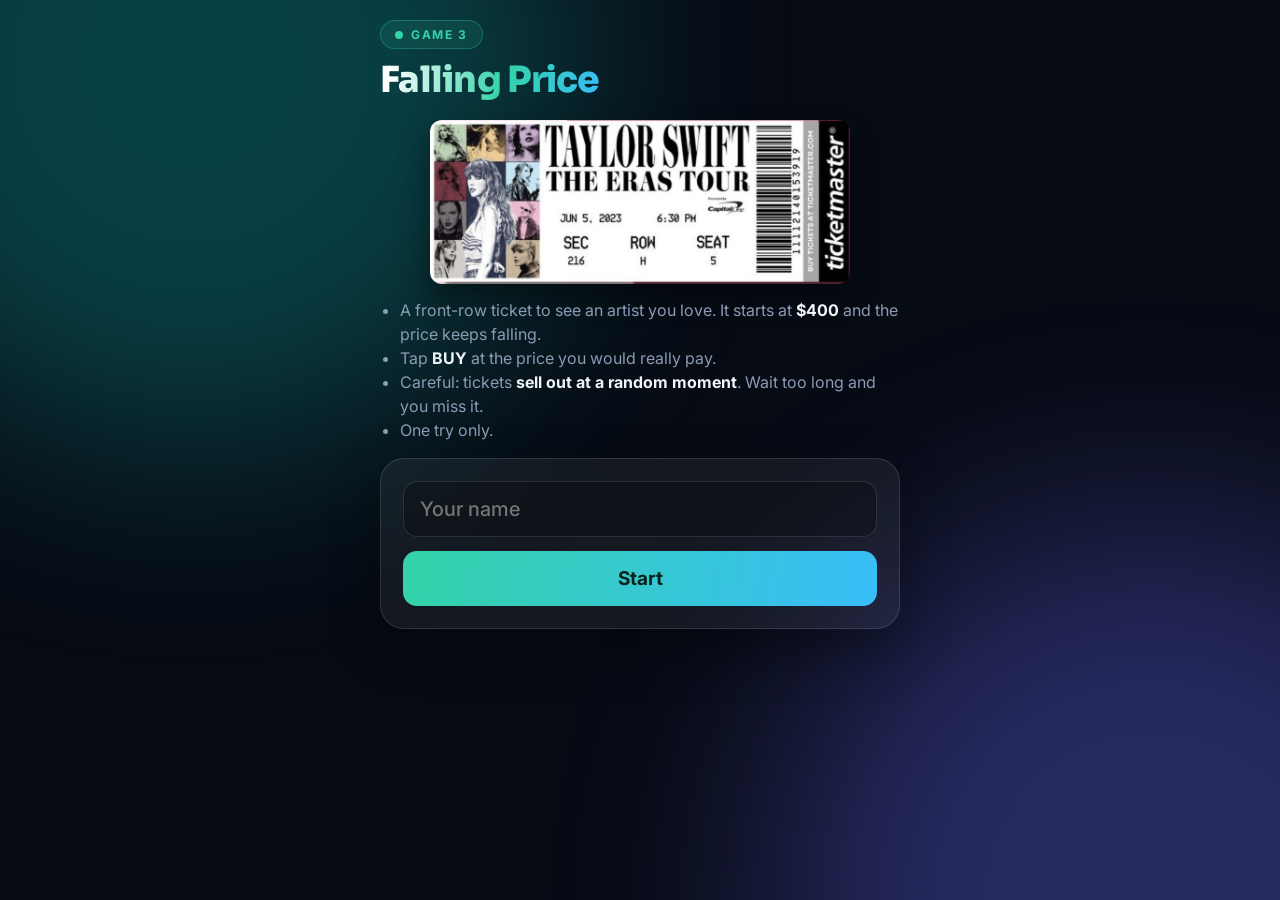
==== auction.html @ d8d82c3c "Placeholder layout fix" ====
<!DOCTYPE html>
<html lang="en"><head><meta charset="utf-8">
<meta name="viewport" content="width=device-width, initial-scale=1, viewport-fit=cover">
<title>Falling Price - Game 3</title>
<link rel="preconnect" href="https://fonts.googleapis.com"><link rel="preconnect" href="https://fonts.gstatic.com" crossorigin>
<link href="https://fonts.googleapis.com/css2?family=Sora:wght@500;700;800&family=Inter:wght@400;500;600;700;800&display=swap" rel="stylesheet">
<link rel="stylesheet" href="shared.css?v=6">
<style>
.pnum{font:800 92px/1 Sora,Inter,sans-serif;letter-spacing:-.03em;font-variant-numeric:tabular-nums;margin:10px 0}
.pnum.cd{color:var(--gold)}
#buy{width:100%;font:900 40px Sora,Inter,sans-serif;padding:26px;border-radius:24px;border:0;color:#04241c;background:linear-gradient(100deg,var(--teal),var(--cyan));box-shadow:0 14px 40px rgba(52,211,168,.35);cursor:pointer}
#buy:active{transform:scale(.97)}
.rules{text-align:left;color:var(--mut);font-size:16px;line-height:1.5;margin:0 0 16px;padding-left:20px}.rules b{color:var(--ink)}
.tix{width:100%;max-width:420px;border-radius:12px;box-shadow:0 14px 30px rgba(0,0,0,.45);display:block;margin:0 auto}
.opt{display:block;width:100%;font:700 18px Inter,sans-serif;color:var(--ink);background:rgba(255,255,255,.07);border:2px solid var(--line);border-radius:14px;padding:14px;margin-bottom:9px;cursor:pointer}
</style></head><body><div id="wrap"></div>
<script src="shared.js?v=6"></script>
<script>
if(location.hash==='#board')location.replace('dashboard.html'+SEARCH);
var AUC=ROOM+'__auction',KEY='pir_au3_'+ROOM;
var P0=400,P1=40,DUR=30000,CD=3000,TIX='<img class="tix" src="ts.jpg" alt="">';
var wrap=$('wrap'),st=once(KEY);
function money(p){return '$'+Math.round(p)}
function priceAt(ms){var e=ms-CD;if(e<0)return P0;return Math.max(P1,Math.round(P0-(P0-P1)*e/DUR))}
function save(){localStorage.setItem(KEY,JSON.stringify(st))}
function check(){
  if(!st||!st.pid){intro();return}
  api(AUC+'/'+st.pid).then(function(d){if(!d){localStorage.removeItem(KEY);st=null;intro();return}
    if(!st.res){st.res=d.p?{p:d.p}:{missed:true};save();if(!d.p&&!d.missed)api(AUC+'/'+st.pid,'PATCH',{missed:true,done:true,q:1})}
    result()}).catch(intro);
}
function intro(){
  wrap.innerHTML='<span class="kicker"><i></i>Game 3</span><br><h1 class="logo">Falling Price</h1><div style="margin:4px 0 14px">'+TIX+'</div>'+
   '<ul class="rules"><li>A front-row ticket to see an artist you love. It starts at <b>$400</b> and the price keeps falling.</li><li>Tap <b>BUY</b> at the price you would really pay.</li><li>Careful: tickets <b>sell out at a random moment</b>. Wait too long and you miss it.</li><li>One try only.</li></ul>'+
   '<div class="card"><input id="nm" placeholder="Your name" maxlength="20" autocomplete="off"><button class="main" id="go">Start</button></div>';
  $('go').onclick=function(){var v=$('nm').value.trim()||'Player';this.disabled=true;
    st={pid:pid(),name:v,cut:Math.round(75+Math.random()*150)};
    api(AUC+'/'+st.pid,'PUT',rec({name:v,cut:st.cut})).then(function(){save();run()}).catch(function(){$('go').disabled=false})};
}
function run(){
  wrap.innerHTML='<div class="center"><span class="kicker"><i></i>Game 3 · Falling Price</span><div style="margin-top:14px">'+TIX+'</div>'+
   '<div class="sub" style="margin:8px 0 0">Front-row concert ticket</div><div class="pnum" id="pn">'+money(P0)+'</div><div style="margin-top:10px"><button id="buy" disabled style="opacity:.4">BUY</button></div></div>';
  var t0=Date.now(),done=false;
  function finish(o){if(done)return;done=true;clearInterval(tm);st.res=o;save();
    api(AUC+'/'+st.pid,'PATCH',o.p?{p:o.p,done:true,q:1}:{missed:true,done:true,q:1}).catch(function(){});result()}
  $('buy').onclick=function(){var el=Date.now()-t0;if(el>=CD)finish({p:priceAt(el)})};
  var tm=setInterval(function(){var el=Date.now()-t0,pn=$('pn');
    if(el<CD){pn.textContent=Math.ceil((CD-el)/1000);pn.className='pnum cd';return}
    var b=$('buy');if(b.disabled){b.disabled=false;b.style.opacity=1}
    var p=priceAt(el);pn.textContent=money(p);pn.className='pnum';if(p<=st.cut)finish({missed:true})},50);
}
function result(){
  var r=st.res;
  wrap.innerHTML='<div class="card center fade" style="margin-top:24px">'+TIX+
   (r.p?'<h1 class="logo" style="margin-top:14px">You bought it!</h1><div class="pnum" style="font-size:64px">'+money(r.p)+'</div><p class="sub">That is what the ticket is worth to you.</p>'
       :'<h1 class="logo" style="margin-top:14px">Sold out!</h1><p class="sub">The tickets sold out at '+money(st.cut)+' before you tapped BUY. Waiting has a cost.</p>')+'</div><div id="cgq"></div>';
  cgAsk();
}
function cgAsk(){
  if(st.cg){$('cgq').innerHTML='<p class="hint">Thanks for playing. Look at the big screen.</p>';return}
  $('cgq').innerHTML='<div class="card fade" style="margin-top:16px"><div style="font:700 18px Sora,sans-serif">One last question</div><img src="q8.png" alt="" style="display:block;margin:8px auto;max-height:150px">'+
   '<p class="sub" style="margin:4px 0 12px">Canada Goose cuts its $1,995 parka to <b style="color:#fbbf24">half price</b>, for good. Would you want it...</p>'+
   [['more','More'],['same','The same'],['less','Less']].map(function(o){return '<button class="opt" data-v="'+o[0]+'">'+o[1]+'</button>'}).join('')+'</div>';
  var bs=$('cgq').querySelectorAll('button');
  for(var i=0;i<bs.length;i++)bs[i].onclick=function(){st.cg=this.getAttribute('data-v');save();api(AUC+'/'+st.pid,'PATCH',{cg:st.cg}).catch(function(){});cgAsk()};
}
check();
</script></body></html>
---- shared.css ----
:root{--teal:#34d3a8;--cyan:#38bdf8;--gold:#fbbf24;--red:#fb7185;--ink:#f1f5f9;--mut:#8b9bb4;--glass:rgba(255,255,255,.06);--line:rgba(255,255,255,.12)}
*{box-sizing:border-box;-webkit-tap-highlight-color:transparent}
html,body{margin:0;min-height:100%;background:#070b14;color:var(--ink);font-family:Inter,-apple-system,BlinkMacSystemFont,"Segoe UI",Helvetica,Arial,sans-serif}
body::before,body::after{content:"";position:fixed;z-index:0;width:60vmax;height:60vmax;border-radius:50%;filter:blur(110px);opacity:.35;animation:drift 22s ease-in-out infinite alternate;pointer-events:none}
body::before{background:#0ea5a0;top:-25vmax;left:-15vmax}
body::after{background:#6366f1;bottom:-30vmax;right:-20vmax;animation-delay:-9s}
@keyframes drift{to{transform:translate(8vmax,6vmax) scale(1.15)}}
#wrap{position:relative;z-index:1;max-width:560px;margin:0 auto;padding:20px 20px 40px}
#wrap.wide{max-width:1180px;padding:20px 28px 40px}
h1.logo{font-family:Sora,Inter,sans-serif;font-weight:800;letter-spacing:-.02em;line-height:1.3;margin:8px 0 6px;padding-bottom:.18em;font-size:36px;display:inline-block;background:linear-gradient(100deg,#fff 5%,var(--teal) 55%,var(--cyan));-webkit-background-clip:text;background-clip:text;color:transparent}
.wide h1.logo{font-size:58px}
.kicker{display:inline-flex;align-items:center;gap:8px;font-size:12px;font-weight:700;letter-spacing:.14em;text-transform:uppercase;color:var(--teal);background:rgba(52,211,168,.1);border:1px solid rgba(52,211,168,.3);padding:6px 14px;border-radius:99px}
.kicker i{width:8px;height:8px;border-radius:50%;background:var(--teal);animation:pulse 1.6s infinite}
@keyframes pulse{0%{box-shadow:0 0 0 0 rgba(52,211,168,.7)}70%{box-shadow:0 0 0 10px rgba(52,211,168,0)}100%{box-shadow:0 0 0 0 rgba(52,211,168,0)}}
.sub{color:var(--mut);font-size:17px;line-height:1.45;margin:0 0 18px}
.wide .sub{font-size:21px}
.card{background:var(--glass);border:1px solid var(--line);backdrop-filter:blur(14px);-webkit-backdrop-filter:blur(14px);border-radius:24px;padding:22px;box-shadow:0 20px 50px rgba(0,0,0,.35)}
input{width:100%;font:500 20px Inter,sans-serif;color:var(--ink);padding:15px 16px;border:1.5px solid var(--line);border-radius:14px;margin-bottom:14px;outline:none;background:rgba(0,0,0,.25)}
input:focus{border-color:var(--teal)}
button.main{width:100%;font:700 19px Inter,sans-serif;color:#04241c;background:linear-gradient(100deg,var(--teal),var(--cyan));border:0;border-radius:14px;padding:16px;cursor:pointer}
button.main:active{transform:scale(.98)}
button.ghost{font:600 15px Inter,sans-serif;padding:10px 18px;border-radius:12px;border:1px solid var(--line);background:var(--glass);color:var(--ink);cursor:pointer}
button.ghost:hover{background:rgba(255,255,255,.14)}
button.big{font:800 20px Sora,Inter,sans-serif;padding:16px 30px;border-radius:16px;border:0;cursor:pointer;color:#04241c;background:linear-gradient(100deg,var(--teal),var(--cyan));box-shadow:0 10px 30px rgba(52,211,168,.25)}
.center{text-align:center}
.hint{margin-top:16px;text-align:center;color:var(--mut);font-size:15px}
.steps{display:flex;gap:8px;justify-content:center;margin-bottom:18px;flex-wrap:wrap}
.steps button{font:600 14px Inter,sans-serif;color:var(--mut);background:var(--glass);border:1px solid var(--line);padding:9px 16px;border-radius:99px;cursor:pointer}
.steps button b{display:inline-grid;place-items:center;width:20px;height:20px;border-radius:50%;background:rgba(255,255,255,.1);margin-right:6px;font-size:12px}
.steps button.on{background:linear-gradient(100deg,var(--teal),var(--cyan));color:#04241c;border-color:transparent}
.steps button.on b{background:rgba(0,0,0,.15)}
.tools{margin-top:26px;display:flex;gap:10px;align-items:center;opacity:.5}.tools:hover{opacity:1}
.tools button{font:inherit;font-size:13px;padding:7px 14px;border-radius:10px;border:1px solid var(--line);background:var(--glass);color:var(--ink);cursor:pointer}
.pill{background:var(--glass);border:1px solid var(--line);border-radius:16px;padding:10px 18px;font-size:13px;color:var(--mut);text-transform:uppercase;letter-spacing:.1em;display:inline-block}
.pill b{display:block;font:800 32px Sora,Inter,sans-serif;color:var(--ink);letter-spacing:0}
@keyframes in{from{opacity:0;transform:translateY(12px) scale(.98)}}
.fade{animation:in .45s both}
.ph{display:flex;flex-direction:column;align-items:center;justify-content:center;text-align:center;border:2px dashed rgba(255,255,255,.25);border-radius:18px;background:rgba(255,255,255,.04);color:var(--mut);font:700 18px Sora,Inter,sans-serif;padding:14px;line-height:1.3;margin:0 auto}
.ph small{display:block;font:500 12px Inter,sans-serif;color:var(--mut);opacity:.7;margin-top:6px;letter-spacing:.08em;text-transform:uppercase}
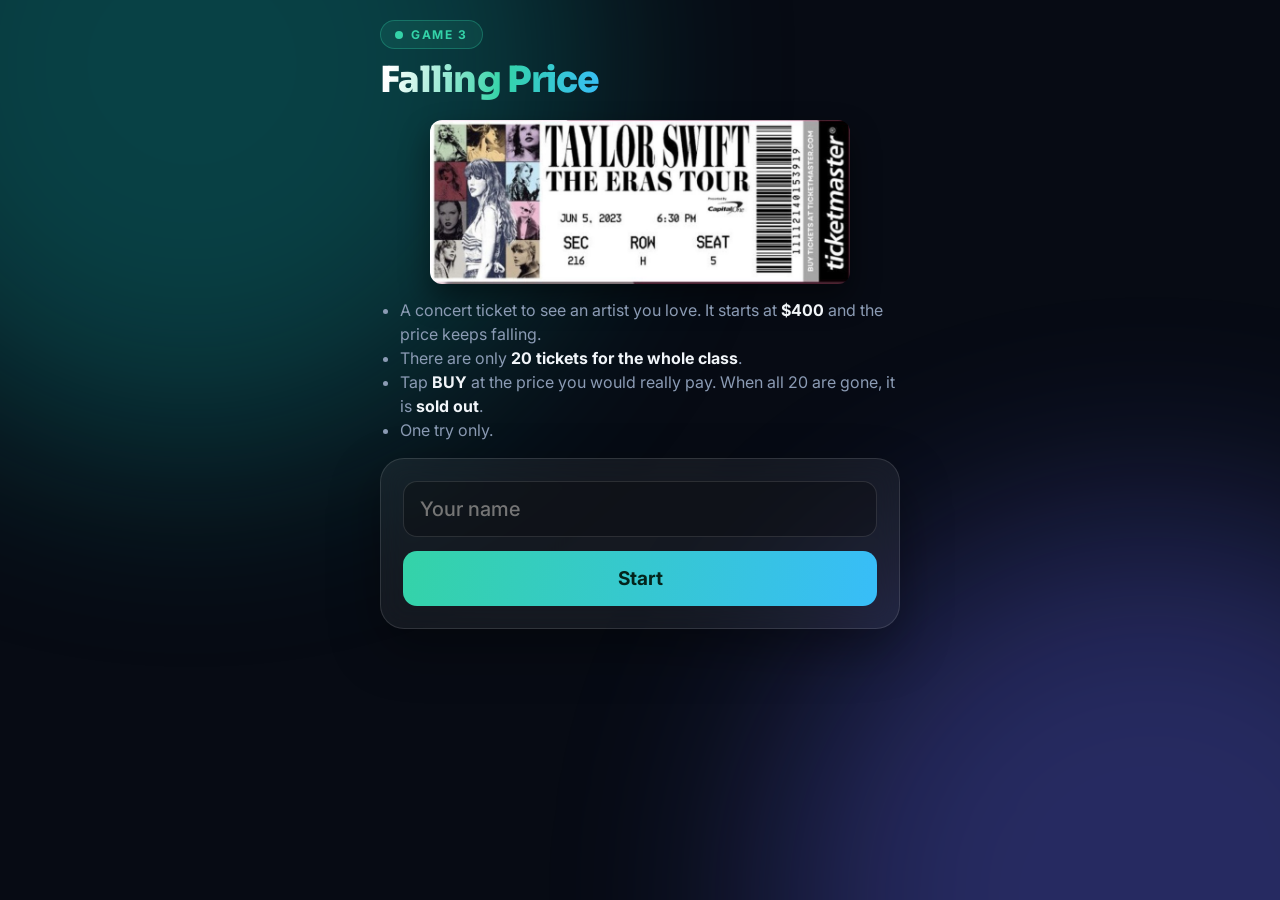
==== commit 7c50e63a: "Game 3: 20 shared tickets for the whole class" ====
--- a/auction.html
+++ b/auction.html
@@ -1,7 +1,7 @@
 <!DOCTYPE html>
 <html lang="en"><head><meta charset="utf-8">
 <meta name="viewport" content="width=device-width, initial-scale=1, viewport-fit=cover">
-<title>Falling Price - Game 3</title>
+<title>Falling Price - Game 3</title><link rel="icon" href="data:image/svg+xml,%3Csvg xmlns=%22http://www.w3.org/2000/svg%22 viewBox=%220 0 64 64%22%3E%3Crect width=%2264%22 height=%2264%22 rx=%2214%22 fill=%22%23c8f560%22/%3E%3Ctext x=%2232%22 y=%2246%22 font-family=%22Arial,sans-serif%22 font-weight=%22700%22 font-size=%2240%22 text-anchor=%22middle%22 fill=%22%230b0b0c%22%3E$%3C/text%3E%3C/svg%3E">
 <link rel="preconnect" href="https://fonts.googleapis.com"><link rel="preconnect" href="https://fonts.gstatic.com" crossorigin>
 <link href="https://fonts.googleapis.com/css2?family=Sora:wght@500;700;800&family=Inter:wght@400;500;600;700;800&display=swap" rel="stylesheet">
 <link rel="stylesheet" href="shared.css?v=6">
@@ -13,47 +13,65 @@
 .rules{text-align:left;color:var(--mut);font-size:16px;line-height:1.5;margin:0 0 16px;padding-left:20px}.rules b{color:var(--ink)}
 .tix{width:100%;max-width:420px;border-radius:12px;box-shadow:0 14px 30px rgba(0,0,0,.45);display:block;margin:0 auto}
 .opt{display:block;width:100%;font:700 18px Inter,sans-serif;color:var(--ink);background:rgba(255,255,255,.07);border:2px solid var(--line);border-radius:14px;padding:14px;margin-bottom:9px;cursor:pointer}
+.left{display:inline-flex;align-items:center;gap:8px;margin-top:12px;font:800 20px Sora,Inter,sans-serif;color:var(--ink);background:rgba(251,191,36,.12);border:1px solid rgba(251,191,36,.45);padding:8px 16px;border-radius:99px}
+.left.low{color:#fecdd3;background:rgba(251,113,133,.15);border-color:rgba(251,113,133,.5);animation:shake .5s infinite}
+@keyframes shake{50%{transform:scale(1.05)}}
 </style></head><body><div id="wrap"></div>
 <script src="shared.js?v=6"></script>
 <script>
 if(location.hash==='#board')location.replace('dashboard.html'+SEARCH);
 var AUC=ROOM+'__auction',KEY='pir_au3_'+ROOM;
-var P0=400,P1=40,DUR=30000,CD=3000,TIX='<img class="tix" src="ts.jpg" alt="">';
+var P0=400,P1=40,DUR=30000,CD=3000,HOLD=5000,STOCK=20,TIX='<img class="tix" src="ts.jpg" alt="">';
 var wrap=$('wrap'),st=once(KEY);
 function money(p){return '$'+Math.round(p)}
 function priceAt(ms){var e=ms-CD;if(e<0)return P0;return Math.max(P1,Math.round(P0-(P0-P1)*e/DUR))}
 function save(){localStorage.setItem(KEY,JSON.stringify(st))}
+function buyers(d){var a=[];for(var k in (d||{})){var x=d[k];if(x&&x.p){x._k=k;a.push(x)}}a.sort(function(x,y){return ((x.bt||x.ts||0)-(y.bt||y.ts||0))||(x._k<y._k?-1:1)});return a}
 function check(){
   if(!st||!st.pid){intro();return}
   api(AUC+'/'+st.pid).then(function(d){if(!d){localStorage.removeItem(KEY);st=null;intro();return}
-    if(!st.res){st.res=d.p?{p:d.p}:{missed:true};save();if(!d.p&&!d.missed)api(AUC+'/'+st.pid,'PATCH',{missed:true,done:true,q:1})}
+    if(!st.res){st.res=d.p?{p:d.p}:{missed:true,why:'left'};save();if(!d.p&&!d.missed)api(AUC+'/'+st.pid,'PATCH',{missed:true,done:true,q:1})}
     result()}).catch(intro);
 }
 function intro(){
   wrap.innerHTML='<span class="kicker"><i></i>Game 3</span><br><h1 class="logo">Falling Price</h1><div style="margin:4px 0 14px">'+TIX+'</div>'+
-   '<ul class="rules"><li>A front-row ticket to see an artist you love. It starts at <b>$400</b> and the price keeps falling.</li><li>Tap <b>BUY</b> at the price you would really pay.</li><li>Careful: tickets <b>sell out at a random moment</b>. Wait too long and you miss it.</li><li>One try only.</li></ul>'+
+   '<ul class="rules"><li>A concert ticket to see an artist you love. It starts at <b>$400</b> and the price keeps falling.</li><li>There are only <b>'+STOCK+' tickets for the whole class</b>.</li><li>Tap <b>BUY</b> at the price you would really pay. When all '+STOCK+' are gone, it is <b>sold out</b>.</li><li>One try only.</li></ul>'+
    '<div class="card"><input id="nm" placeholder="Your name" maxlength="20" autocomplete="off"><button class="main" id="go">Start</button></div>';
   $('go').onclick=function(){var v=$('nm').value.trim()||'Player';this.disabled=true;
-    st={pid:pid(),name:v,cut:Math.round(75+Math.random()*150)};
-    api(AUC+'/'+st.pid,'PUT',rec({name:v,cut:st.cut})).then(function(){save();run()}).catch(function(){$('go').disabled=false})};
+    st={pid:pid(),name:v};
+    api(AUC+'/'+st.pid,'PUT',rec({name:v})).then(function(){save();run()}).catch(function(){$('go').disabled=false})};
 }
 function run(){
   wrap.innerHTML='<div class="center"><span class="kicker"><i></i>Game 3 · Falling Price</span><div style="margin-top:14px">'+TIX+'</div>'+
-   '<div class="sub" style="margin:8px 0 0">Front-row concert ticket</div><div class="pnum" id="pn">'+money(P0)+'</div><div style="margin-top:10px"><button id="buy" disabled style="opacity:.4">BUY</button></div></div>';
-  var t0=Date.now(),done=false;
-  function finish(o){if(done)return;done=true;clearInterval(tm);st.res=o;save();
-    api(AUC+'/'+st.pid,'PATCH',o.p?{p:o.p,done:true,q:1}:{missed:true,done:true,q:1}).catch(function(){});result()}
-  $('buy').onclick=function(){var el=Date.now()-t0;if(el>=CD)finish({p:priceAt(el)})};
+   '<div id="lf" class="left">🎟️ '+STOCK+' of '+STOCK+' tickets left</div>'+
+   '<div class="pnum" id="pn">'+money(P0)+'</div><div style="margin-top:10px"><button id="buy" disabled style="opacity:.4">BUY</button></div></div>';
+  var t0=Date.now(),done=false,shown=P0,floorAt=0;
+  function stop(){done=true;clearInterval(tm);clearInterval(pl)}
+  function miss(why){if(done)return;stop();st.res={missed:true,why:why};save();
+    api(AUC+'/'+st.pid,'PATCH',{missed:true,done:true,q:1}).catch(function(){});result()}
+  function buy(){if(done)return;stop();var price=shown;
+    var b=$('buy');b.disabled=true;b.textContent='...';
+    api(AUC+'/'+st.pid,'PATCH',{p:price,done:true,q:1,bt:{'.sv':'timestamp'}}).then(function(){return api(AUC)}).then(function(d){
+      var a=buyers(d),rank=0;for(var i=0;i<a.length;i++)if(a[i]._k===st.pid){rank=i+1;break}
+      if(rank&&rank<=STOCK){st.res={p:price,n:rank};save();result()}
+      else{st.res={missed:true,why:'sold'};save();api(AUC+'/'+st.pid,'PATCH',{p:null,missed:true,late:price}).catch(function(){});result()}
+    }).catch(function(){st.res={p:price};save();result()})}
+  $('buy').onclick=function(){if(Date.now()-t0>=CD)buy()};
+  function poll(){api(AUC).then(function(d){if(done)return;var n=buyers(d).length,left=Math.max(0,STOCK-n),lf=$('lf');
+    if(lf){lf.textContent='🎟️ '+left+' of '+STOCK+' tickets left';lf.className='left'+(left<=5?' low':'')}
+    if(left<=0)miss('sold')}).catch(function(){})}
+  poll();var pl=setInterval(poll,700);
   var tm=setInterval(function(){var el=Date.now()-t0,pn=$('pn');
     if(el<CD){pn.textContent=Math.ceil((CD-el)/1000);pn.className='pnum cd';return}
-    var b=$('buy');if(b.disabled){b.disabled=false;b.style.opacity=1}
-    var p=priceAt(el);pn.textContent=money(p);pn.className='pnum';if(p<=st.cut)finish({missed:true})},50);
+    var b=$('buy');if(b.disabled&&!done){b.disabled=false;b.style.opacity=1}
+    var p=priceAt(el);shown=p;pn.textContent=money(p);pn.className='pnum';
+    if(p<=P1){if(!floorAt)floorAt=el;if(el-floorAt>=HOLD)miss('ended')}},50);
 }
 function result(){
-  var r=st.res;
+  var r=st.res,msg=r.why==='ended'?'The price hit $'+P1+' and the sale ended before you tapped BUY.':r.why==='sold'?'All '+STOCK+' tickets were gone before you tapped BUY. Waiting has a cost.':'You did not get a ticket this time.';
   wrap.innerHTML='<div class="card center fade" style="margin-top:24px">'+TIX+
-   (r.p?'<h1 class="logo" style="margin-top:14px">You bought it!</h1><div class="pnum" style="font-size:64px">'+money(r.p)+'</div><p class="sub">That is what the ticket is worth to you.</p>'
-       :'<h1 class="logo" style="margin-top:14px">Sold out!</h1><p class="sub">The tickets sold out at '+money(st.cut)+' before you tapped BUY. Waiting has a cost.</p>')+'</div><div id="cgq"></div>';
+   (r.p?'<h1 class="logo" style="margin-top:14px">You bought it!</h1><div class="pnum" style="font-size:64px">'+money(r.p)+'</div><p class="sub">'+(r.n?'Ticket '+r.n+' of '+STOCK+'. ':'')+'That is what the ticket is worth to you.</p>'
+       :'<h1 class="logo" style="margin-top:14px">'+(r.why==='ended'?'Sale ended':'Sold out!')+'</h1><p class="sub">'+msg+'</p>')+'</div><div id="cgq"></div>';
   cgAsk();
 }
 function cgAsk(){
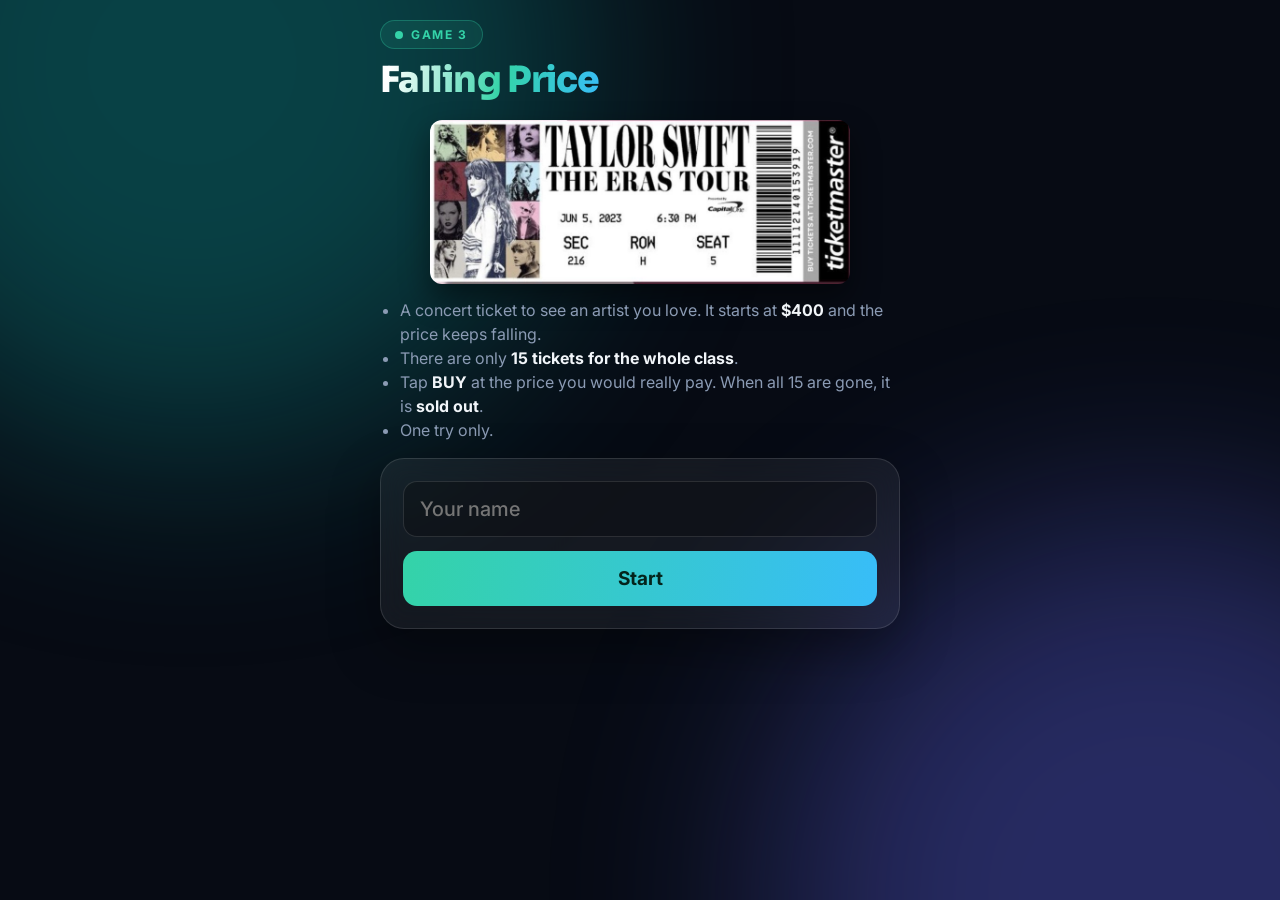
==== commit 44277b49: "Game 3: 15 tickets" ====
--- a/auction.html
+++ b/auction.html
@@ -13,15 +13,18 @@
 .rules{text-align:left;color:var(--mut);font-size:16px;line-height:1.5;margin:0 0 16px;padding-left:20px}.rules b{color:var(--ink)}
 .tix{width:100%;max-width:420px;border-radius:12px;box-shadow:0 14px 30px rgba(0,0,0,.45);display:block;margin:0 auto}
 .opt{display:block;width:100%;font:700 18px Inter,sans-serif;color:var(--ink);background:rgba(255,255,255,.07);border:2px solid var(--line);border-radius:14px;padding:14px;margin-bottom:9px;cursor:pointer}
-.left{display:inline-flex;align-items:center;gap:8px;margin-top:12px;font:800 20px Sora,Inter,sans-serif;color:var(--ink);background:rgba(251,191,36,.12);border:1px solid rgba(251,191,36,.45);padding:8px 16px;border-radius:99px}
-.left.low{color:#fecdd3;background:rgba(251,113,133,.15);border-color:rgba(251,113,133,.5);animation:shake .5s infinite}
+.left{display:none;align-items:center;gap:8px;margin-top:12px;font:800 20px Sora,Inter,sans-serif;color:var(--ink);background:rgba(251,191,36,.12);border:1px solid rgba(251,191,36,.45);padding:8px 16px;border-radius:99px}
+.left.show{display:inline-flex;animation:pop .45s cubic-bezier(.2,1.6,.4,1) both}
+@keyframes pop{from{transform:scale(.4);opacity:0}}
+.left.low{display:inline-flex;color:#fecdd3;background:rgba(251,113,133,.15);border-color:rgba(251,113,133,.5);animation:shake .5s infinite}
 @keyframes shake{50%{transform:scale(1.05)}}
+.left.show.low{animation:pop .45s cubic-bezier(.2,1.6,.4,1) both,shake .6s .45s infinite}
 </style></head><body><div id="wrap"></div>
 <script src="shared.js?v=6"></script>
 <script>
 if(location.hash==='#board')location.replace('dashboard.html'+SEARCH);
 var AUC=ROOM+'__auction',KEY='pir_au3_'+ROOM;
-var P0=400,P1=40,DUR=30000,CD=3000,HOLD=5000,STOCK=20,TIX='<img class="tix" src="ts.jpg" alt="">';
+var P0=400,P1=40,DUR=30000,CD=3000,HOLD=5000,STOCK=15,TIX='<img class="tix" src="ts.jpg" alt="">';
 var wrap=$('wrap'),st=once(KEY);
 function money(p){return '$'+Math.round(p)}
 function priceAt(ms){var e=ms-CD;if(e<0)return P0;return Math.max(P1,Math.round(P0-(P0-P1)*e/DUR))}
@@ -43,7 +46,7 @@
 }
 function run(){
   wrap.innerHTML='<div class="center"><span class="kicker"><i></i>Game 3 · Falling Price</span><div style="margin-top:14px">'+TIX+'</div>'+
-   '<div id="lf" class="left">🎟️ '+STOCK+' of '+STOCK+' tickets left</div>'+
+   '<div style="min-height:58px"><div id="lf" class="left"></div></div>'+
    '<div class="pnum" id="pn">'+money(P0)+'</div><div style="margin-top:10px"><button id="buy" disabled style="opacity:.4">BUY</button></div></div>';
   var t0=Date.now(),done=false,shown=P0,floorAt=0;
   function stop(){done=true;clearInterval(tm);clearInterval(pl)}
@@ -58,7 +61,7 @@
     }).catch(function(){st.res={p:price};save();result()})}
   $('buy').onclick=function(){if(Date.now()-t0>=CD)buy()};
   function poll(){api(AUC).then(function(d){if(done)return;var n=buyers(d).length,left=Math.max(0,STOCK-n),lf=$('lf');
-    if(lf){lf.textContent='🎟️ '+left+' of '+STOCK+' tickets left';lf.className='left'+(left<=5?' low':'')}
+    if(lf&&left<=5&&left>0){var tx='🔥 Only '+left+' ticket'+(left>1?'s':'')+' left!';if(lf.textContent!==tx){lf.textContent=tx;lf.className='left';void lf.offsetWidth;lf.className='left show low'}}
     if(left<=0)miss('sold')}).catch(function(){})}
   poll();var pl=setInterval(poll,700);
   var tm=setInterval(function(){var el=Date.now()-t0,pn=$('pn');
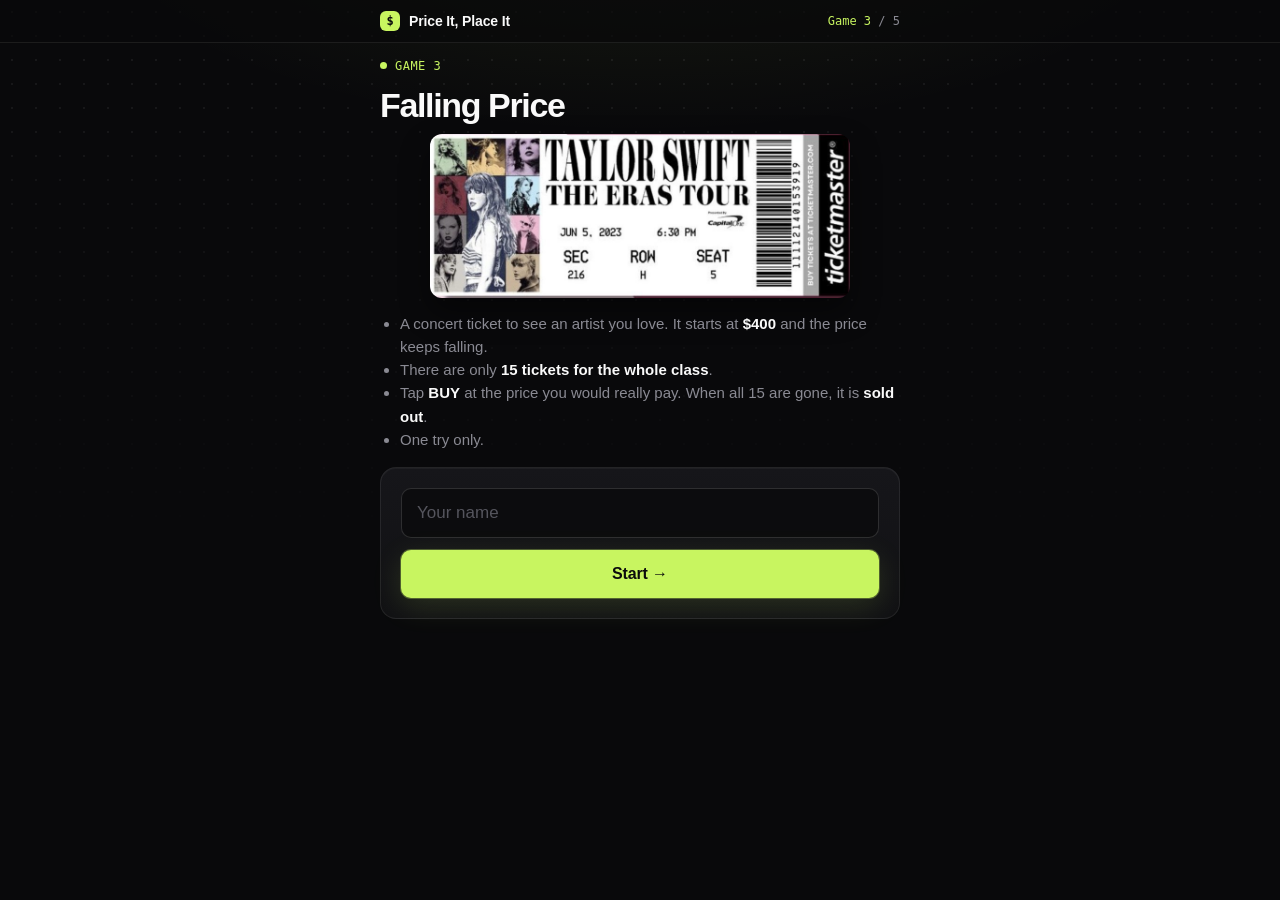
==== commit 5cb66f97: "Restyle the five game pages to match the dashboard" ====
--- a/auction.html
+++ b/auction.html
@@ -3,23 +3,25 @@
 <meta name="viewport" content="width=device-width, initial-scale=1, viewport-fit=cover">
 <title>Falling Price - Game 3</title><link rel="icon" href="data:image/svg+xml,%3Csvg xmlns=%22http://www.w3.org/2000/svg%22 viewBox=%220 0 64 64%22%3E%3Crect width=%2264%22 height=%2264%22 rx=%2214%22 fill=%22%23c8f560%22/%3E%3Ctext x=%2232%22 y=%2246%22 font-family=%22Arial,sans-serif%22 font-weight=%22700%22 font-size=%2240%22 text-anchor=%22middle%22 fill=%22%230b0b0c%22%3E$%3C/text%3E%3C/svg%3E">
 <link rel="preconnect" href="https://fonts.googleapis.com"><link rel="preconnect" href="https://fonts.gstatic.com" crossorigin>
-<link href="https://fonts.googleapis.com/css2?family=Sora:wght@500;700;800&family=Inter:wght@400;500;600;700;800&display=swap" rel="stylesheet">
-<link rel="stylesheet" href="shared.css?v=6">
+<link href="https://fonts.googleapis.com/css2?family=Geist:wght@400;500;600;700&family=Geist+Mono:wght@400;500;600&display=swap" rel="stylesheet">
+<link rel="stylesheet" href="shared.css?v=8">
 <style>
-.pnum{font:800 92px/1 Sora,Inter,sans-serif;letter-spacing:-.03em;font-variant-numeric:tabular-nums;margin:10px 0}
+.pnum{font:600 88px/1 var(--mono);letter-spacing:-.06em;font-variant-numeric:tabular-nums;margin:10px 0}
 .pnum.cd{color:var(--gold)}
-#buy{width:100%;font:900 40px Sora,Inter,sans-serif;padding:26px;border-radius:24px;border:0;color:#04241c;background:linear-gradient(100deg,var(--teal),var(--cyan));box-shadow:0 14px 40px rgba(52,211,168,.35);cursor:pointer}
+#buy{width:100%;font:700 30px var(--sans);letter-spacing:-.02em;padding:24px;border-radius:16px;border:0;color:#0b0b0c;background:var(--acc);box-shadow:0 0 0 1px rgba(200,245,96,.3),0 12px 40px rgba(200,245,96,.2);cursor:pointer}
 #buy:active{transform:scale(.97)}
-.rules{text-align:left;color:var(--mut);font-size:16px;line-height:1.5;margin:0 0 16px;padding-left:20px}.rules b{color:var(--ink)}
+.rules{text-align:left;color:var(--mut);font-size:15px;line-height:1.55;margin:0 0 16px;padding-left:20px}.rules b{color:var(--ink)}
 .tix{width:100%;max-width:420px;border-radius:12px;box-shadow:0 14px 30px rgba(0,0,0,.45);display:block;margin:0 auto}
-.opt{display:block;width:100%;font:700 18px Inter,sans-serif;color:var(--ink);background:rgba(255,255,255,.07);border:2px solid var(--line);border-radius:14px;padding:14px;margin-bottom:9px;cursor:pointer}
-.left{display:none;align-items:center;gap:8px;margin-top:12px;font:800 20px Sora,Inter,sans-serif;color:var(--ink);background:rgba(251,191,36,.12);border:1px solid rgba(251,191,36,.45);padding:8px 16px;border-radius:99px}
+.opt{display:block;width:100%;font:500 17px var(--sans);color:var(--ink);background:var(--card2);border:1px solid var(--line2);border-radius:12px;padding:14px;margin-bottom:9px;cursor:pointer;transition:border-color .15s}
+.opt:active{border-color:var(--acc)}
+.left{display:none;align-items:center;gap:8px;margin-top:12px;font:600 16px var(--mono);color:var(--gold);background:rgba(245,196,81,.08);border:1px solid rgba(245,196,81,.4);padding:8px 14px;border-radius:10px}
 .left.show{display:inline-flex;animation:pop .45s cubic-bezier(.2,1.6,.4,1) both}
 @keyframes pop{from{transform:scale(.4);opacity:0}}
-.left.low{display:inline-flex;color:#fecdd3;background:rgba(251,113,133,.15);border-color:rgba(251,113,133,.5);animation:shake .5s infinite}
+.left.low{display:inline-flex;color:var(--neg);background:rgba(255,122,89,.10);border-color:rgba(255,122,89,.5);animation:shake .5s infinite}
 @keyframes shake{50%{transform:scale(1.05)}}
 .left.show.low{animation:pop .45s cubic-bezier(.2,1.6,.4,1) both,shake .6s .45s infinite}
-</style></head><body><div id="wrap"></div>
+</style></head><body>
+<header class="bar"><div class="in"><div class="brand"><span class="mk">$</span>Price It, Place It</div><div class="gn"><b>Game 3</b> / 5</div></div></header><div id="wrap"></div>
 <script src="shared.js?v=6"></script>
 <script>
 if(location.hash==='#board')location.replace('dashboard.html'+SEARCH);
@@ -79,8 +81,8 @@
 }
 function cgAsk(){
   if(st.cg){$('cgq').innerHTML='<p class="hint">Thanks for playing. Look at the big screen.</p>';return}
-  $('cgq').innerHTML='<div class="card fade" style="margin-top:16px"><div style="font:700 18px Sora,sans-serif">One last question</div><img src="q8.png" alt="" style="display:block;margin:8px auto;max-height:150px">'+
-   '<p class="sub" style="margin:4px 0 12px">Canada Goose cuts its $1,995 parka to <b style="color:#fbbf24">half price</b>, for good. Would you want it...</p>'+
+  $('cgq').innerHTML='<div class="card fade" style="margin-top:16px"><div style="font:600 17px var(--sans);letter-spacing:-.01em">One last question</div><img src="q8.png" alt="" style="display:block;margin:8px auto;max-height:150px">'+
+   '<p class="sub" style="margin:4px 0 12px">Canada Goose cuts its $1,995 parka to <b style="color:#f5c451">half price</b>, for good. Would you want it...</p>'+
    [['more','More'],['same','The same'],['less','Less']].map(function(o){return '<button class="opt" data-v="'+o[0]+'">'+o[1]+'</button>'}).join('')+'</div>';
   var bs=$('cgq').querySelectorAll('button');
   for(var i=0;i<bs.length;i++)bs[i].onclick=function(){st.cg=this.getAttribute('data-v');save();api(AUC+'/'+st.pid,'PATCH',{cg:st.cg}).catch(function(){});cgAsk()};
--- a/shared.css
+++ b/shared.css
@@ -1,39 +1,42 @@
-:root{--teal:#34d3a8;--cyan:#38bdf8;--gold:#fbbf24;--red:#fb7185;--ink:#f1f5f9;--mut:#8b9bb4;--glass:rgba(255,255,255,.06);--line:rgba(255,255,255,.12)}
+/* Price It, Place It - shared theme (matches dashboard) */
+:root{--bg:#09090b;--card:#111114;--card2:#16161a;--line:rgba(255,255,255,.08);--line2:rgba(255,255,255,.14);--ink:#fafafa;--ink2:#d4d4d8;--mut:#8a8a93;--dim:#55555d;--acc:#c8f560;--neg:#ff7a59;--gold:#f5c451;--blue:#7aa2ff;--violet:#b79cff;--sans:Geist,Inter,-apple-system,BlinkMacSystemFont,"Segoe UI",sans-serif;--mono:"Geist Mono",ui-monospace,SFMono-Regular,Menlo,monospace;--teal:#c8f560;--cyan:#c8f560;--red:#ff7a59;--glass:#111114}
 *{box-sizing:border-box;-webkit-tap-highlight-color:transparent}
-html,body{margin:0;min-height:100%;background:#070b14;color:var(--ink);font-family:Inter,-apple-system,BlinkMacSystemFont,"Segoe UI",Helvetica,Arial,sans-serif}
-body::before,body::after{content:"";position:fixed;z-index:0;width:60vmax;height:60vmax;border-radius:50%;filter:blur(110px);opacity:.35;animation:drift 22s ease-in-out infinite alternate;pointer-events:none}
-body::before{background:#0ea5a0;top:-25vmax;left:-15vmax}
-body::after{background:#6366f1;bottom:-30vmax;right:-20vmax;animation-delay:-9s}
-@keyframes drift{to{transform:translate(8vmax,6vmax) scale(1.15)}}
-#wrap{position:relative;z-index:1;max-width:560px;margin:0 auto;padding:20px 20px 40px}
-#wrap.wide{max-width:1180px;padding:20px 28px 40px}
-h1.logo{font-family:Sora,Inter,sans-serif;font-weight:800;letter-spacing:-.02em;line-height:1.3;margin:8px 0 6px;padding-bottom:.18em;font-size:36px;display:inline-block;background:linear-gradient(100deg,#fff 5%,var(--teal) 55%,var(--cyan));-webkit-background-clip:text;background-clip:text;color:transparent}
-.wide h1.logo{font-size:58px}
-.kicker{display:inline-flex;align-items:center;gap:8px;font-size:12px;font-weight:700;letter-spacing:.14em;text-transform:uppercase;color:var(--teal);background:rgba(52,211,168,.1);border:1px solid rgba(52,211,168,.3);padding:6px 14px;border-radius:99px}
-.kicker i{width:8px;height:8px;border-radius:50%;background:var(--teal);animation:pulse 1.6s infinite}
-@keyframes pulse{0%{box-shadow:0 0 0 0 rgba(52,211,168,.7)}70%{box-shadow:0 0 0 10px rgba(52,211,168,0)}100%{box-shadow:0 0 0 0 rgba(52,211,168,0)}}
-.sub{color:var(--mut);font-size:17px;line-height:1.45;margin:0 0 18px}
-.wide .sub{font-size:21px}
-.card{background:var(--glass);border:1px solid var(--line);backdrop-filter:blur(14px);-webkit-backdrop-filter:blur(14px);border-radius:24px;padding:22px;box-shadow:0 20px 50px rgba(0,0,0,.35)}
-input{width:100%;font:500 20px Inter,sans-serif;color:var(--ink);padding:15px 16px;border:1.5px solid var(--line);border-radius:14px;margin-bottom:14px;outline:none;background:rgba(0,0,0,.25)}
-input:focus{border-color:var(--teal)}
-button.main{width:100%;font:700 19px Inter,sans-serif;color:#04241c;background:linear-gradient(100deg,var(--teal),var(--cyan));border:0;border-radius:14px;padding:16px;cursor:pointer}
+html,body{margin:0;min-height:100%;background:var(--bg);color:var(--ink);font-family:var(--sans);-webkit-font-smoothing:antialiased}
+body{background:radial-gradient(900px 420px at 50% -160px,rgba(200,245,96,.10),transparent 70%),var(--bg);min-height:100vh}
+body::before{content:"";position:fixed;inset:0;z-index:0;pointer-events:none;background-image:radial-gradient(rgba(255,255,255,.07) 1px,transparent 1px);background-size:24px 24px;-webkit-mask-image:linear-gradient(to bottom,#000,transparent 65%);mask-image:linear-gradient(to bottom,#000,transparent 65%)}
+.bar{position:relative;z-index:2;border-bottom:1px solid var(--line);background:rgba(9,9,11,.72)}
+.bar .in{max-width:560px;margin:0 auto;padding:11px 20px;display:flex;align-items:center;justify-content:space-between}
+.brand{display:flex;align-items:center;gap:9px;font:600 14px var(--sans);letter-spacing:-.01em}
+.brand .mk{width:20px;height:20px;border-radius:6px;background:var(--acc);display:grid;place-items:center;color:#0b0b0c;font:700 12px var(--mono)}
+.gn{font:500 12px var(--mono);color:var(--mut)}.gn b{color:var(--acc);font-weight:500}
+#wrap{position:relative;z-index:1;max-width:560px;margin:0 auto;padding:12px 20px 40px}
+h1.logo{font:600 34px/1.1 var(--sans);letter-spacing:-.04em;margin:14px 0 10px;color:var(--ink)}
+.kicker{display:inline-flex;align-items:center;gap:8px;font:500 12px var(--mono);letter-spacing:.04em;text-transform:uppercase;color:var(--acc)}
+.kicker i{width:7px;height:7px;border-radius:50%;background:var(--acc);animation:pulse 2s infinite}
+@keyframes pulse{0%{box-shadow:0 0 0 0 rgba(200,245,96,.6)}70%{box-shadow:0 0 0 7px rgba(200,245,96,0)}100%{box-shadow:0 0 0 0 rgba(200,245,96,0)}}
+.sub{color:var(--mut);font-size:16px;line-height:1.55;margin:0 0 20px}
+.card{position:relative;background:linear-gradient(180deg,var(--card2),var(--card));border:1px solid var(--line);border-radius:16px;padding:20px;box-shadow:inset 0 1px 0 rgba(255,255,255,.04)}
+input{width:100%;font:500 17px var(--sans);color:var(--ink);padding:14px 15px;border:1px solid var(--line2);border-radius:10px;margin-bottom:12px;outline:none;background:#0c0c0e;transition:border-color .15s}
+input:focus{border-color:var(--acc)}
+input::placeholder{color:var(--dim)}
+button.main{width:100%;font:600 16px var(--sans);letter-spacing:-.01em;color:#0b0b0c;background:var(--acc);border:0;border-radius:10px;padding:15px;cursor:pointer;box-shadow:0 0 0 1px rgba(200,245,96,.3),0 8px 30px rgba(200,245,96,.14)}
 button.main:active{transform:scale(.98)}
-button.ghost{font:600 15px Inter,sans-serif;padding:10px 18px;border-radius:12px;border:1px solid var(--line);background:var(--glass);color:var(--ink);cursor:pointer}
-button.ghost:hover{background:rgba(255,255,255,.14)}
-button.big{font:800 20px Sora,Inter,sans-serif;padding:16px 30px;border-radius:16px;border:0;cursor:pointer;color:#04241c;background:linear-gradient(100deg,var(--teal),var(--cyan));box-shadow:0 10px 30px rgba(52,211,168,.25)}
+button.main:disabled{opacity:.5}
+button.main::after{content:" \2192"}
+button.ghost{font:500 14px var(--sans);padding:9px 16px;border-radius:8px;border:1px solid var(--line2);background:transparent;color:var(--ink);cursor:pointer}
+button.big{font:600 16px var(--sans);padding:13px 22px;border-radius:10px;border:0;cursor:pointer;color:#0b0b0c;background:var(--acc)}
 .center{text-align:center}
-.hint{margin-top:16px;text-align:center;color:var(--mut);font-size:15px}
+.hint{margin-top:16px;text-align:center;color:var(--mut);font:400 13px var(--mono)}
 .steps{display:flex;gap:8px;justify-content:center;margin-bottom:18px;flex-wrap:wrap}
-.steps button{font:600 14px Inter,sans-serif;color:var(--mut);background:var(--glass);border:1px solid var(--line);padding:9px 16px;border-radius:99px;cursor:pointer}
-.steps button b{display:inline-grid;place-items:center;width:20px;height:20px;border-radius:50%;background:rgba(255,255,255,.1);margin-right:6px;font-size:12px}
-.steps button.on{background:linear-gradient(100deg,var(--teal),var(--cyan));color:#04241c;border-color:transparent}
-.steps button.on b{background:rgba(0,0,0,.15)}
+.steps button{font:500 13px var(--sans);color:var(--mut);background:transparent;border:1px solid var(--line2);padding:8px 14px;border-radius:99px;cursor:pointer}
+.steps button b{display:inline-grid;place-items:center;width:20px;height:20px;border-radius:50%;background:rgba(255,255,255,.08);margin-right:6px;font:500 11px var(--mono)}
+.steps button.on{background:var(--acc);color:#0b0b0c;border-color:transparent}
 .tools{margin-top:26px;display:flex;gap:10px;align-items:center;opacity:.5}.tools:hover{opacity:1}
-.tools button{font:inherit;font-size:13px;padding:7px 14px;border-radius:10px;border:1px solid var(--line);background:var(--glass);color:var(--ink);cursor:pointer}
-.pill{background:var(--glass);border:1px solid var(--line);border-radius:16px;padding:10px 18px;font-size:13px;color:var(--mut);text-transform:uppercase;letter-spacing:.1em;display:inline-block}
-.pill b{display:block;font:800 32px Sora,Inter,sans-serif;color:var(--ink);letter-spacing:0}
-@keyframes in{from{opacity:0;transform:translateY(12px) scale(.98)}}
-.fade{animation:in .45s both}
-.ph{display:flex;flex-direction:column;align-items:center;justify-content:center;text-align:center;border:2px dashed rgba(255,255,255,.25);border-radius:18px;background:rgba(255,255,255,.04);color:var(--mut);font:700 18px Sora,Inter,sans-serif;padding:14px;line-height:1.3;margin:0 auto}
-.ph small{display:block;font:500 12px Inter,sans-serif;color:var(--mut);opacity:.7;margin-top:6px;letter-spacing:.08em;text-transform:uppercase}
+.tools button{font:inherit;font-size:13px;padding:7px 14px;border-radius:8px;border:1px solid var(--line2);background:transparent;color:var(--ink);cursor:pointer}
+.pill{border:1px solid var(--line2);border-radius:12px;padding:10px 16px;font:500 12px var(--mono);color:var(--mut);text-transform:uppercase;letter-spacing:.04em;display:inline-block}
+.pill b{display:block;font:600 28px var(--mono);color:var(--ink);letter-spacing:-.03em}
+@keyframes in{from{opacity:0;transform:translateY(8px)}}
+.fade{animation:in .4s both}
+.ph{display:flex;flex-direction:column;align-items:center;justify-content:center;text-align:center;border:1px dashed var(--line2);border-radius:14px;background:rgba(255,255,255,.03);color:var(--mut);font:600 17px var(--sans);padding:14px;line-height:1.3;margin:0 auto}
+.ph small{display:block;font:500 11px var(--mono);color:var(--dim);margin-top:6px;letter-spacing:.06em;text-transform:uppercase}
+@media(max-height:720px){.bar .in{padding:7px 20px}#wrap{padding-top:4px}.prog{margin:2px 0 8px!important}h1.logo{margin-top:8px}}
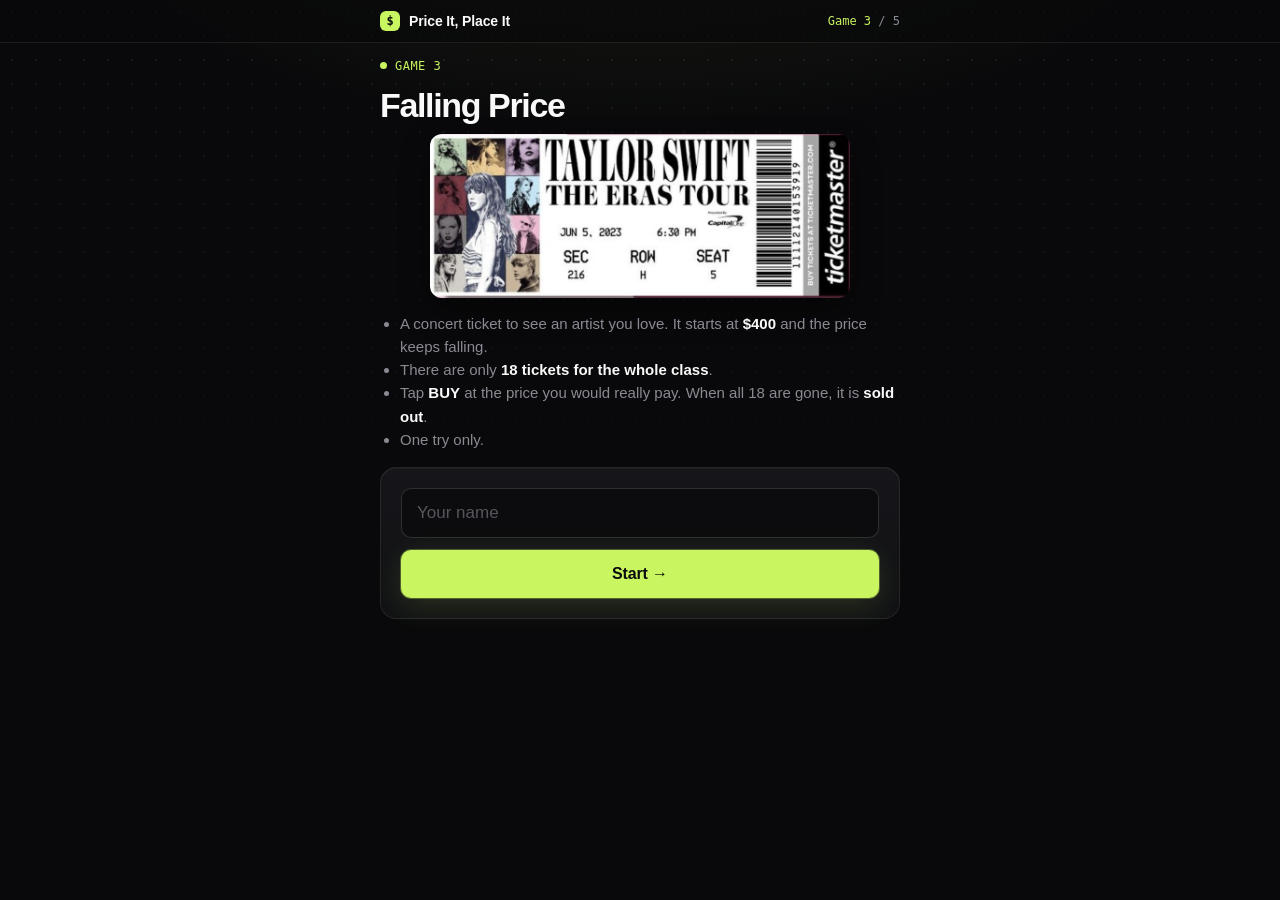
==== commit 006d067a: "Game 3: 18 tickets" ====
--- a/auction.html
+++ b/auction.html
@@ -26,7 +26,7 @@
 <script>
 if(location.hash==='#board')location.replace('dashboard.html'+SEARCH);
 var AUC=ROOM+'__auction',KEY='pir_au3_'+ROOM;
-var P0=400,P1=40,DUR=30000,CD=3000,HOLD=5000,STOCK=15,TIX='<img class="tix" src="ts.jpg" alt="">';
+var P0=400,P1=40,DUR=30000,CD=3000,HOLD=5000,STOCK=18,TIX='<img class="tix" src="ts.jpg" alt="">';
 var wrap=$('wrap'),st=once(KEY);
 function money(p){return '$'+Math.round(p)}
 function priceAt(ms){var e=ms-CD;if(e<0)return P0;return Math.max(P1,Math.round(P0-(P0-P1)*e/DUR))}
